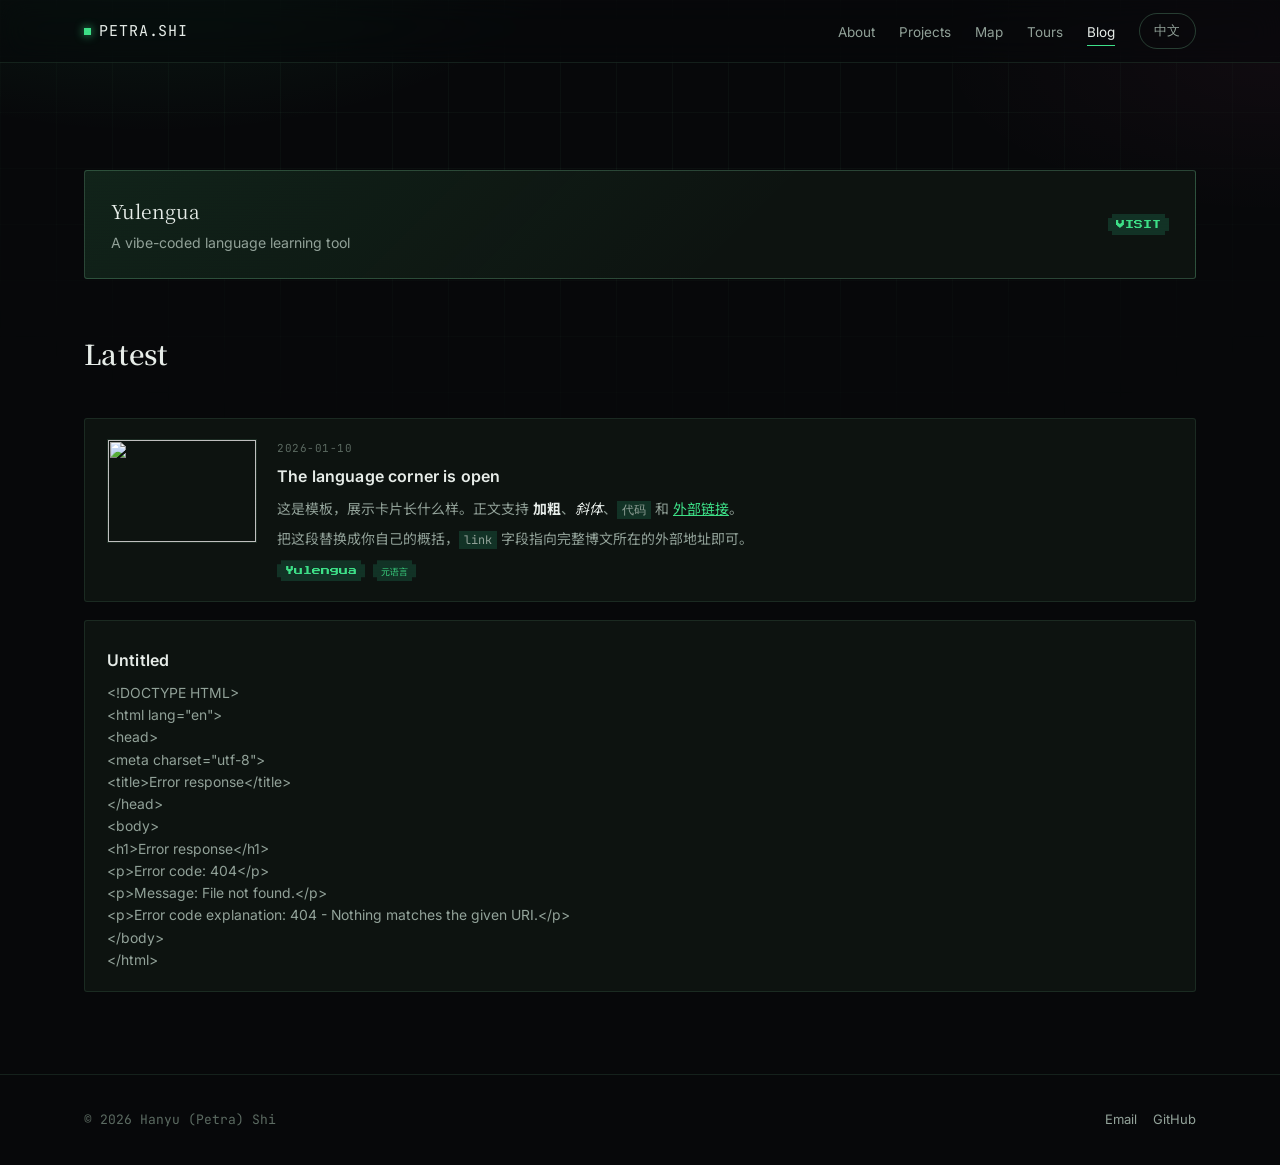
==== language.html @ 9923a6eb "Replace with new site" ====
<!DOCTYPE html>
<html lang="en" data-lang="en">
<head>
<meta charset="UTF-8">
<meta name="viewport" content="width=device-width, initial-scale=1">
<link rel="icon" href="assets/images/avatar_128x128.png">
<meta name="description" content="Language learning notes and posts — Yulengua and beyond.">
<title data-en="Language Learning — Hanyu (Petra) Shi" data-zh="语言学习 — 石涵玉">Language Learning</title>
<link rel="preconnect" href="https://fonts.googleapis.com">
<link href="https://fonts.googleapis.com/css2?family=Inter:wght@400;500;600&family=Noto+Serif+SC:wght@500;600&family=Noto+Sans+SC:wght@400;500&family=JetBrains+Mono:wght@400;500&family=Press+Start+2P&display=swap" rel="stylesheet">
<link rel="stylesheet" href="css/style.css">
</head>
<body>
<div class="scanlines"></div>

<nav class="site-nav">
  <div class="container">
    <a href="index.html" class="brand"><span class="dot"></span>PETRA.SHI</a>
    <ul class="nav-links">
      <li><a href="index.html#about" lang-en>About</a><a href="index.html#about" lang-zh>关于我</a></li>
      <li><a href="index.html#projects" lang-en>Projects</a><a href="index.html#projects" lang-zh>项目</a></li>
      <li><a href="index.html#map" lang-en>Map</a><a href="index.html#map" lang-zh>照片地图</a></li>
      <li><a href="tour.html" lang-en>Tours</a><a href="tour.html" lang-zh>导游</a></li>
      <li><a href="language.html" class="active" lang-en>Blog</a><a href="language.html" class="active" lang-zh>博客</a></li>
      <li><button class="lang-toggle" type="button">中文</button></li>
    </ul>
    <button class="nav-toggle" aria-label="Menu"><span></span></button>
  </div>
</nav>

<main>
  <section class="page-hero" style="padding-bottom:20px">
    <div class="container">
      <!-- <p lang-en>Notes and posts</p>
      <p lang-zh>我的笔记</p> -->
    </div>
  </section>

  <section style="padding-top:0">
    <div class="container">
      <a class="yulengua-banner" href="https://github.com/Stiffeel/lingua" target="_blank" rel="noopener" data-reveal>
        <div>
          <div class="name">Yulengua</div>
          <div class="desc" lang-en>A vibe-coded language learning tool</div>
          <div class="desc" lang-zh>我的vibe coding语言学习小工具</div>
        </div>
        <span class="pixel-tag" lang-en>VISIT</span>
        <span class="pixel-tag" lang-zh>前往</span>
      </a>

      <div class="section-head" data-reveal>
        <!-- <span class="section-num"><span lang-en>Posts</span><span lang-zh>博文</span></span> -->
        <h2 lang-en>Latest</h2>
        <h2 lang-zh>最近更新</h2>
      </div>

      <div class="blog-list" id="blog-list" data-reveal>
        <div class="notice">
          <span lang-en>Loading posts…</span>
          <span lang-zh>正在加载博文…</span>
        </div>
      </div>
    </div>
  </section>
</main>

<footer>
  <div class="container">
    <p>© <span id="year"></span> <span lang-en>Hanyu (Petra) Shi</span><span lang-zh>石涵玉</span></p>
    <div class="socials">
      <a href="mailto:hello@example.com">Email</a>
      <a href="https://github.com/Stiffeel" target="_blank" rel="noopener">GitHub</a>
    </div>
  </div>
</footer>

<script>document.getElementById('year').textContent = new Date().getFullYear();</script>
<script src="js/main.js"></script>
<script src="js/blog.js"></script>
</body>
</html>
---- css/style.css ----
/* =========================================================
   Hanyu (Petra) Shi — personal site
   Hand-written, no framework.
   Base: black + deep green. Accents: Y2K chrome / glossy bevels.
   Sharp edges over soft rounded rectangles, on purpose.
   ========================================================= */

:root{
  --bg:            #07080a;
  --bg-soft:       #0a1210;
  --bg-card:       #0d1310;
  --line:          rgba(150,255,190,.10);
  --line-strong:   rgba(150,255,190,.22);
  --text:          #e7ede9;
  --text-dim:      #93a39a;
  --text-faint:    #5c6b62;
  --green-deep:    #123326;
  --accent:        #3ee089;
  --accent-2:      #ff5fb0;      /* Y2K pop accent, used very sparingly */
  --accent-rgb:     62,224,137;
  --chrome:        linear-gradient(180deg,#f4f9f6 0%,#b7c9bf 38%,#eafff2 52%,#7c948a 78%,#dff5e7 100%);
  --radius:        3px;
  --maxw:          1160px;
  --serif:         "Noto Serif SC", "Source Han Serif SC", serif;
  --sans:          "Inter", "Noto Sans SC", "PingFang SC", "Microsoft Yahei", sans-serif;
  --mono:          "JetBrains Mono", "Space Mono", monospace;
  --pixel:         "Press Start 2P", var(--mono);
}

*,*::before,*::after{ box-sizing:border-box; }
html{ scroll-behavior:smooth; }
body{
  margin:0;
  background:var(--bg);
  color:var(--text);
  font-family:var(--sans);
  font-size:16px;
  line-height:1.65;
  -webkit-font-smoothing:antialiased;
  overflow-x:hidden;
}

body::before{
  content:"";
  position:fixed; inset:0;
  z-index:-2;
  background-image:
    linear-gradient(rgba(150,255,190,.035) 1px, transparent 1px),
    linear-gradient(90deg, rgba(150,255,190,.035) 1px, transparent 1px);
  background-size:56px 56px;
  mask-image:radial-gradient(ellipse 80% 60% at 50% 0%, #000 40%, transparent 90%);
}
body::after{
  content:"";
  position:fixed; inset:0;
  z-index:-3;
  background:
    radial-gradient(55% 38% at 12% -8%, rgba(var(--accent-rgb),.10), transparent 60%),
    radial-gradient(45% 30% at 100% 6%, rgba(255,95,176,.04), transparent 60%),
    var(--bg);
}
.scanlines{
  position:fixed; inset:0; z-index:2000; pointer-events:none;
  background:repeating-linear-gradient(0deg, rgba(0,0,0,.09) 0px, rgba(0,0,0,.09) 1px, transparent 2px, transparent 3px);
  opacity:.35; mix-blend-mode:overlay;
}

img{ max-width:100%; display:block; }
a{ color:inherit; text-decoration:none; }
h1,h2,h3,h4,h5{ font-weight:600; letter-spacing:.01em; margin:0; }
p{ margin:0; }
ul{ margin:0; padding:0; list-style:none; }
button{ font:inherit; }

.container{ max-width:var(--maxw); margin:0 auto; padding:0 24px; }

/* pixel-corner tag (8-bit nod) */
.pixel-tag{
  font-family:var(--pixel); font-size:9px; line-height:1;
  padding:6px 8px; display:inline-block;
  background:var(--green-deep); color:var(--accent);
  clip-path:polygon(0 4px,4px 4px,4px 0,calc(100% - 4px) 0,calc(100% - 4px) 4px,100% 4px,100% calc(100% - 4px),calc(100% - 4px) calc(100% - 4px),calc(100% - 4px) 100%,4px 100%,4px calc(100% - 4px),0 calc(100% - 4px));
}

/* ---------- nav ---------- */
.site-nav{
  position:fixed; top:0; left:0; right:0; z-index:100;
  background:rgba(7,8,10,.55);
  backdrop-filter:blur(14px) saturate(140%);
  border-bottom:1px solid var(--line);
}
.site-nav .container{
  display:flex; align-items:center; justify-content:space-between;
  height:62px;
}
.brand{
  font-family:var(--mono); font-size:15px; letter-spacing:.06em;
  color:var(--text); display:flex; align-items:center; gap:8px;
}
.brand .dot{ width:7px; height:7px; background:var(--accent); box-shadow:0 0 10px rgba(var(--accent-rgb),.9); }

.nav-links{ display:flex; align-items:center; gap:24px; }
.nav-links a{
  font-size:13.5px; color:var(--text-dim); position:relative; padding:4px 0;
  transition:color .2s ease;
}
.nav-links a:hover, .nav-links a.active{ color:var(--text); }
.nav-links a::after{
  content:""; position:absolute; left:0; right:100%; bottom:-2px; height:1px;
  background:var(--accent); transition:right .25s ease;
}
.nav-links a:hover::after, .nav-links a.active::after{ right:0; }

.lang-toggle{
  border:1px solid var(--line-strong); background:transparent; color:var(--text-dim);
  border-radius:100px; padding:6px 14px; font-size:13px; cursor:pointer;
  font-family:var(--mono); letter-spacing:.05em;
  transition:border-color .2s ease, color .2s ease, background .2s ease;
}
.lang-toggle:hover{ color:var(--text); border-color:var(--accent); background:rgba(var(--accent-rgb),.08); }

.nav-toggle{
  display:none; background:none; border:none; color:var(--text); cursor:pointer;
  width:36px; height:36px; position:relative;
}
.nav-toggle span, .nav-toggle span::before, .nav-toggle span::after{
  content:""; position:absolute; left:8px; right:8px; height:1.5px; background:var(--text);
  transition:transform .25s ease, opacity .25s ease;
}
.nav-toggle span{ top:17px; }
.nav-toggle span::before{ top:-7px; }
.nav-toggle span::after{ top:7px; }
.nav-toggle.open span{ background:transparent; }
.nav-toggle.open span::before{ transform:translateY(7px) rotate(45deg); }
.nav-toggle.open span::after{ transform:translateY(-7px) rotate(-45deg); }

@media (max-width:900px){
  .nav-links{
    position:fixed; inset:62px 0 0 0; height:calc(100vh - 62px);
    flex-direction:column; justify-content:flex-start; align-items:flex-start;
    padding:32px 24px; gap:20px;
    background:#060706;
    z-index:99;
    transform:translateX(100%); transition:transform .3s ease;
  }
  .nav-links.open{ transform:translateX(0); }
  .nav-links a{ font-size:19px; }
  .nav-toggle{ display:block; }
  .lang-toggle{ order:2; }
}

/* ---------- hero — fills exactly one screen, content centred-lower ---------- */
.hero{
  height:100vh;
  height:100dvh;              /* tracks mobile browser chrome */
  min-height:520px;
  position:relative;
  display:flex;
  align-items:flex-end;        /* content sits low */
  justify-content:center;
  overflow:hidden;
  padding-bottom:22vh;         /* "centred-lower" rather than pinned to floor */
}
.hero-bg{
  position:absolute; inset:0; z-index:0;
  background:url("../assets/images/hero.jpg") center 42% / cover no-repeat;
  transform:scale(1.02);
}
.hero-bg::after{
  content:"";
  position:absolute; inset:0;
  background:
    linear-gradient(180deg, rgba(7,8,10,.72) 0%, rgba(7,8,10,.30) 30%, rgba(7,8,10,.55) 62%, rgba(7,8,10,.94) 100%),
    radial-gradient(60% 42% at 50% 78%, rgba(7,8,10,.62), transparent 70%);
}
.hero .container{ position:relative; z-index:1; width:100%; }
.hero-meta{
  font-family:var(--mono);
  font-size:clamp(13px, 1.5vw, 15px);
  color:var(--text-dim);
  letter-spacing:.04em;
  /* text-align:center; */
}
.hero-meta .row + .row{ margin-top:10px; }
.hero-meta .sep{ margin:0 12px; color:var(--text-faint); }
.hero-meta b{ color:var(--accent); font-weight:500; }
/* 玉汝于成 — same size as the lines above it, sitting underneath */
.hero-meta .mark{
  margin-top:18px;
  font-family:var(--serif);
  color:var(--text);
  letter-spacing:.22em;
  text-indent:.22em;           /* compensates trailing letter-space so it stays optically centred */
}
.hero-scroll-cue{
  position:absolute; left:50%; bottom:26px; transform:translateX(-50%);
  z-index:1; width:1px; height:38px;
  background:linear-gradient(180deg, transparent, var(--accent));
  opacity:.5;
  animation:cue 2.4s ease-in-out infinite;
}
@keyframes cue{ 0%,100%{ opacity:.15; transform:translateX(-50%) scaleY(.6);} 50%{ opacity:.6; transform:translateX(-50%) scaleY(1);} }

/* ---------- buttons ---------- */
.btn{
  display:inline-flex; align-items:center; gap:8px;
  padding:11px 20px; font-size:14px; font-weight:500;
  border:1px solid var(--line-strong); cursor:pointer;
  transition:all .2s ease;
  border-radius:var(--radius);
}
.btn-primary{
  background:#fff; color:#000; border:none; border-radius:100px;
  padding:11px 24px; font-weight:600;
  box-shadow:none;
}
.btn-primary:hover{ background:#fff; color:#000; transform:translateY(-1px); }
.btn-ghost{ color:#000; background:transparent; }
.btn-ghost:hover{ border-color:var(--accent); color:var(--accent); }

/* ---------- section shell ---------- */
section{ padding:82px 0; position:relative; }
/* keep anchor jumps clear of the fixed nav */
section[id]{ scroll-margin-top:62px; }
.hero{ scroll-margin-top:0; }
.section-head{ margin-bottom:42px; max-width:720px; }
/* single numbered heading — no separate big title */
.section-head h2{
  font-size:clamp(1.3rem, 2.4vw, 1.72rem);
  font-family:var(--serif); font-weight:600;
  display:flex; align-items:baseline; gap:14px; flex-wrap:wrap;
}
.section-head h2 .num{
  font-family:var(--mono); font-size:.62em; color:var(--accent);
  letter-spacing:.1em; font-weight:400;
}
.section-head p{ margin-top:12px; color:var(--text-dim); font-size:.92rem; }
.section-alt{ background:linear-gradient(180deg, transparent, var(--bg-soft) 12%, var(--bg-soft) 88%, transparent); }

.holo-rule{
  height:1px; border:none; margin:0;
  background:linear-gradient(90deg, transparent, var(--accent), var(--accent-2), var(--accent), transparent);
  opacity:.45;
}

/* HUD frame corners */
.frame{
  position:relative;
  border:1px solid var(--line);
  background:var(--bg-card);
  border-radius:var(--radius);
}
.frame::before,.frame::after{
  content:""; position:absolute; width:10px; height:10px; pointer-events:none;
  border-color:var(--accent); opacity:.55;
}
.frame::before{ top:-1px; left:-1px; border-top:1px solid; border-left:1px solid; }
.frame::after{ bottom:-1px; right:-1px; border-bottom:1px solid; border-right:1px solid; }

/* ---------- about — portrait + one paragraph, nothing else ---------- */
.about-section{ padding:70px 0; }
.about-grid{
  display:grid; grid-template-columns:200px 1fr; gap:44px; align-items:center;
}
.about-portrait{
  overflow:hidden; position:relative; aspect-ratio:4/3;
  border:1px solid var(--line-strong);
}
.about-portrait img{ width:100%; height:100%; object-fit:cover; filter:saturate(.92) contrast(1.04); }
.about-copy h3{ font-size:1.35rem; font-family:var(--serif); margin-bottom:4px; }
.about-copy .sub{ color:var(--text-faint); font-family:var(--mono); font-size:12px; margin-bottom:18px; display:block; }
.about-copy p{ color:var(--text-dim); font-size:.95rem; max-width:90ch; }

@media (max-width:860px){
  .about-grid{ grid-template-columns:1fr; gap:24px; }
  .about-portrait{ max-width:180px; margin:0 auto; }
  .about-copy{ text-align:center; }
  .about-copy p{ text-align:left; }
}

/* ---------- marquee strip ---------- */
.marquee{
  overflow:hidden; border-top:1px solid var(--line); border-bottom:1px solid var(--line);
  padding:15px 0; white-space:nowrap;
}
.marquee-track{ display:inline-flex; gap:2.5rem; animation:marquee 30s linear infinite; }
.marquee-track span{ font-family:var(--mono); font-size:13px; color:var(--text-faint); letter-spacing:.06em; }
.marquee-track span b{ color:var(--accent); font-weight:500; }
@keyframes marquee{ from{ transform:translateX(0);} to{ transform:translateX(-50%);} }

/* ---------- ❤ module — compact in-page entries ---------- */
.love-grid{ display:grid; grid-template-columns:repeat(2,1fr); gap:14px; }
.love-card{
  border:1px solid var(--line); background:var(--bg-card); border-radius:var(--radius);
  padding:16px 20px; position:relative; display:flex; align-items:center; gap:14px;
  transition:border-color .2s ease, transform .2s ease, background .2s ease;
}
.love-card:hover{ border-color:var(--accent); transform:translateX(3px); background:#0f1a14; }
.love-card .heart{
  font-size:15px; display:flex; align-items:center; justify-content:center;
  width:32px; height:32px; border-radius:50%; flex-shrink:0;
  background:radial-gradient(circle at 35% 30%, rgba(255,255,255,.18), rgba(var(--accent-rgb),.14) 60%, transparent 100%);
  border:1px solid var(--line-strong);
}
.love-card h4{ font-size:.95rem; font-weight:600; }
.love-card .go{
  margin-left:auto; font-family:var(--mono); font-size:11px; color:var(--text-faint);
  letter-spacing:.08em; transition:color .2s ease;
}
.love-card:hover .go{ color:var(--accent); }
@media (max-width:700px){ .love-grid{ grid-template-columns:1fr; } }

/* ---------- timeline (projects & internships) ---------- */
.timeline{ position:relative; }
.tl-item{
  display:grid; grid-template-columns:92px 1fr; align-items:stretch;
  position:relative;
}
.tl-item + .tl-item{ margin-top:18px; }
/* the vertical axis */
.tl-item::before{
  content:""; position:absolute; left:91px; top:-18px; bottom:-18px; width:1px;
  background:var(--line-strong);
}
.tl-item:first-child::before{ top:50%; }
.tl-item:last-child::before{ bottom:50%; }
.tl-date{
  font-family:var(--mono); font-size:11.5px; color:var(--accent);
  letter-spacing:.06em; text-align:right; padding-right:22px;
  display:flex; align-items:center; justify-content:flex-end;
  position:relative;
}
/* node dot on the axis */
.tl-date::after{
  content:""; position:absolute; right:-4px; top:50%; transform:translateY(-50%);
  width:9px; height:9px; background:var(--bg); border:1px solid var(--accent);
  border-radius:50%; z-index:1;
}
.tl-item:hover .tl-date::after{ background:var(--accent); box-shadow:0 0 10px rgba(var(--accent-rgb),.8); }

.tl-card{
  margin-left:24px;
  aspect-ratio:5 / 1;                 /* width : height = 5:1 as specified */
  display:flex; align-items:stretch; overflow:hidden;
  background:var(--bg-card); border:1px solid var(--line); border-radius:var(--radius);
  transition:border-color .25s ease, transform .25s ease;
}
.tl-item:hover .tl-card{ border-color:var(--accent); transform:translateX(3px); }
.tl-body{
  flex:1; min-width:0;
  padding:10px 22px;
  display:flex; flex-direction:column; justify-content:center; gap:5px;
}
.tl-kind{
  font-family:var(--mono); font-size:10px; color:var(--text-faint);
  letter-spacing:.1em; text-transform:uppercase;
}
.tl-body h4{ font-size:1.02rem; font-weight:600; }
.tl-body p{
  color:var(--text-dim); font-size:.86rem; line-height:1.5;
  display:-webkit-box; -webkit-line-clamp:4; -webkit-box-orient:vertical; overflow:hidden;
}
.tl-photo{
  height:100%; aspect-ratio:4 / 3;    /* photo is 4:3, full card height */
  flex-shrink:0; overflow:hidden; border-left:1px solid var(--line);
}
.tl-photo img{ width:100%; height:100%; object-fit:cover; transition:transform .5s ease; }
.tl-item:hover .tl-photo img{ transform:scale(1.05); }

@media (max-width:860px){
  .tl-item{ grid-template-columns:1fr; }
  .tl-item::before{ left:4px; }
  .tl-date{
    text-align:left; justify-content:flex-start; padding:0 0 8px 24px;
  }
  .tl-date::after{ right:auto; left:0; top:6px; transform:none; }
  .tl-card{
    margin-left:24px; aspect-ratio:auto; flex-direction:column-reverse;
  }
  .tl-photo{ height:auto; width:100%; aspect-ratio:16/9; border-left:none; border-bottom:1px solid var(--line); }
  .tl-body p{ -webkit-line-clamp:5; }
}

/* ---------- map photo wall ---------- */
.map-block{ margin-bottom:56px; }
.map-block:last-child{ margin-bottom:0; }
.map-label{
  font-family:var(--mono); font-size:12px; color:var(--text-faint); letter-spacing:.1em;
  text-transform:uppercase; margin-bottom:14px; display:flex; align-items:center; gap:10px;
}
.map-label::after{ content:""; flex:1; height:1px; background:var(--line); }
.map-frame{
  border:1px solid var(--line);
  background:radial-gradient(ellipse 70% 60% at 50% 20%, rgba(var(--accent-rgb),.06), transparent), var(--bg-card);
  position:relative; overflow:hidden;
}
.map-frame svg{ width:100%; height:auto; display:block; }
.map-land, .map-province{ fill:#101c16; stroke:rgba(150,255,190,.18); stroke-width:1; transition:fill .2s ease; }
.map-province.highlight{ fill:#173d2c; }

.map-pin{ cursor:pointer; }
.map-pin circle.pulse{
  fill:none; stroke:var(--accent); stroke-width:1.4; opacity:0;
  transform-origin:center; transform-box:fill-box;
  animation:pin-pulse 2.6s ease-out infinite;
}
.map-pin circle.dot{ fill:var(--accent); filter:drop-shadow(0 0 4px rgba(var(--accent-rgb),.9)); }
/* Special cities: red by default */
.map-pin[data-city="delft"] circle.dot,
.map-pin[data-city="lanzhou"] circle.dot,
.map-pin[data-city="xiahe"] circle.dot,
.map-pin[data-city="shanghai"] circle.dot{
  fill:#ff4d5f;
}

/* White when hovering */
.map-pin[data-city="delft"]:hover circle.dot,
.map-pin[data-city="lanzhou"]:hover circle.dot,
.map-pin[data-city="xiahe"]:hover circle.dot,
.map-pin[data-city="shanghai"]:hover circle.dot{
  fill:#fff;
}

.map-pin:hover circle.dot{ fill:#fff; }
.map-pin text{
  font-family:var(--mono); font-size:11px; fill:var(--text-dim); letter-spacing:.02em;
  pointer-events:none; transition:fill .2s ease;
}
.map-pin:hover text{ fill:var(--text); }
@keyframes pin-pulse{ 0%{ r:5; opacity:.7; } 100%{ r:16; opacity:0; } }

/* ---------- floating horizontal photo carousel ---------- */
.carousel-overlay{
  position:fixed; inset:0; z-index:1000;
  background:rgba(4,6,5,.985); backdrop-filter:blur(12px);
  opacity:0; pointer-events:none; transition:opacity .3s ease;
}
.carousel-overlay.open{ opacity:1; pointer-events:auto; }
.carousel-head{
  position:absolute; top:0; left:0; right:0; padding:22px 28px;
  display:flex; align-items:center; justify-content:space-between; z-index:3;
}
.carousel-title{
  font-family:var(--mono); font-size:13px; color:var(--text-dim);
  letter-spacing:.1em; text-transform:uppercase;
}
.carousel-title b{ color:var(--accent); font-weight:500; }
.carousel-close{
  color:var(--text); font-size:22px; cursor:pointer; line-height:1;
  border:1px solid var(--line-strong); width:40px; height:40px;
  display:flex; align-items:center; justify-content:center; background:transparent;
}
.carousel-close:hover{ border-color:var(--accent); color:var(--accent); }

.carousel-viewport{
  position:absolute; inset:0;
  display:flex; align-items:center;
  overflow-x:auto; overflow-y:hidden;
  scroll-snap-type:x mandatory;
  scrollbar-width:none;
  cursor:grab;
}
.carousel-viewport::-webkit-scrollbar{ display:none; }
.carousel-viewport.dragging{ cursor:grabbing; scroll-snap-type:none; }
.carousel-track{ display:flex; align-items:center; gap:34px; }
.carousel-item{
  flex:0 0 auto; scroll-snap-align:center;
  height:min(54vh, 440px);
  transform-origin:center center;
  will-change:transform, opacity;
}
.carousel-item img{
  height:100%; width:auto; max-width:min(46vw, 620px);
  object-fit:cover;
  border:1px solid rgba(150,255,190,.14);
  box-shadow:0 18px 50px rgba(0,0,0,.6);
  pointer-events:none; user-select:none;
}
.carousel-item.is-active img{
  border-color:rgba(var(--accent-rgb),.4);
  box-shadow:0 18px 60px rgba(0,0,0,.7), 0 0 44px rgba(var(--accent-rgb),.12);
}
.carousel-nav{
  position:absolute; top:50%; transform:translateY(-50%); z-index:3;
  width:46px; height:46px; background:rgba(7,8,10,.6); color:var(--text);
  border:1px solid var(--line-strong); cursor:pointer;
  display:flex; align-items:center; justify-content:center; font-size:18px;
  transition:all .2s ease;
}
.carousel-nav:hover{ border-color:var(--accent); color:var(--accent); background:rgba(7,8,10,.9); }
.carousel-nav.prev{ left:24px; }
.carousel-nav.next{ right:24px; }
.carousel-count{
  position:absolute; bottom:26px; left:50%; transform:translateX(-50%); z-index:3;
  font-family:var(--mono); font-size:12px; color:var(--text-faint); letter-spacing:.12em;
}
.carousel-count b{ color:var(--accent); font-weight:400; }
@media (max-width:700px){
  .carousel-item{ height:min(52vh, 420px); }
  .carousel-track{ gap:20px; }
  .carousel-nav{ display:none; }
}

/* ---------- tour section (homepage) ---------- */
.split{
  display:grid; grid-template-columns:1fr 2fr; gap:44px; align-items:center;
}
.split .visual{ overflow:hidden; border:1px solid var(--line); aspect-ratio:5/3; }
.split .visual img{ width:100%; height:100%; object-fit:cover; }
.split .copy p{ color:var(--text-dim); font-size:.95rem; margin-bottom:22px; max-width:70ch; }
.split .copy h3{ font-family:var(--serif); font-size:1.25rem; margin-bottom:12px; }
.split .status-line{
  font-family:var(--mono); font-size:11px; color:var(--text-faint);
  letter-spacing:.08em; text-transform:uppercase; margin-bottom:14px;
}
@media (max-width:860px){ .split{ grid-template-columns:1fr; gap:26px; } }

/* ---------- blog cards ---------- */
.blog-list{ display:flex; flex-direction:column; gap:18px; }
.blog-card{
  border:1px solid var(--line); border-radius:var(--radius); background:var(--bg-card);
  padding:20px 22px; display:grid; grid-template-columns:auto 1fr; gap:20px;
  transition:border-color .2s ease;
}
.blog-card:hover{ border-color:var(--accent); }
.blog-card .cover{ width:150px; height:104px; overflow:hidden; border:1px solid var(--line); }
.blog-card .cover img{ width:100%; height:100%; object-fit:cover; }
.blog-card .meta{ font-family:var(--mono); font-size:11px; color:var(--text-faint); letter-spacing:.05em; margin-bottom:6px; }
.blog-card h4{ font-size:1rem; margin-bottom:8px; }
.blog-card h4 a{ color:var(--text); }
.blog-card h4 a:hover{ color:var(--accent); }
.blog-card .preview{ color:var(--text-dim); font-size:.87rem; line-height:1.6; }
.blog-card .preview p{ margin-bottom:8px; }
.blog-card .preview p:last-child{ margin-bottom:0; }
.blog-card .preview code{ background:var(--green-deep); padding:1px 5px; font-family:var(--mono); font-size:.85em; }
.blog-card .preview strong{ color:var(--text); }
.blog-card .preview em{ color:var(--text); }
.blog-card .preview a{ color:var(--accent); text-decoration:underline; }
.blog-card .preview img{ margin:8px 0; max-height:200px; object-fit:cover; border:1px solid var(--line); }
.blog-card .tags{ margin-top:10px; display:flex; gap:8px; flex-wrap:wrap; }
.blog-more{ margin-top:26px; text-align:center; }
@media (max-width:640px){
  .blog-card{ grid-template-columns:1fr; }
  .blog-card .cover{ width:100%; height:170px; }
}

/* ---------- language page banner ---------- */
.yulengua-banner{
  border:1px solid var(--line-strong); border-radius:var(--radius);
  padding:24px 26px; display:flex; align-items:center; justify-content:space-between;
  gap:20px; flex-wrap:wrap; margin-bottom:52px;
  background:linear-gradient(135deg, rgba(var(--accent-rgb),.08), transparent 60%), var(--bg-card);
  transition:border-color .2s ease;
}
.yulengua-banner:hover{ border-color:var(--accent); }
.yulengua-banner .name{ font-family:var(--serif); font-size:1.2rem; }
.yulengua-banner .desc{ color:var(--text-dim); font-size:.88rem; margin-top:4px; }

/* ---------- generic cards (tour subpage) ---------- */
.card-grid{ display:grid; grid-template-columns:repeat(3,1fr); gap:20px; }
.proj-card{
  background:var(--bg-card); border:1px solid var(--line); border-radius:var(--radius);
  overflow:hidden; transition:border-color .25s ease, transform .25s ease;
  display:flex; flex-direction:column;
}
.proj-card:hover{ border-color:var(--accent); transform:translateY(-3px); }
.proj-card .body{ padding:18px 20px 20px; display:flex; flex-direction:column; flex:1; }
.proj-card h4{ font-size:1rem; margin-bottom:6px; font-weight:600; }
.proj-card p{ color:var(--text-dim); font-size:.86rem; }
@media (max-width:860px){ .card-grid{ grid-template-columns:1fr; } }

/* ---------- footer ---------- */
footer{ border-top:1px solid var(--line); padding:34px 0; }
footer .container{ display:flex; justify-content:space-between; align-items:center; flex-wrap:wrap; gap:12px; }
footer p{ color:var(--text-faint); font-size:13px; font-family:var(--mono); }
footer .socials{ display:flex; gap:16px; }
footer .socials a{ color:var(--text-dim); font-size:13px; }
footer .socials a:hover{ color:var(--accent); }

/* ---------- reveal-on-scroll ---------- */
[data-reveal]{ opacity:0; transform:translateY(18px); transition:opacity .7s ease, transform .7s ease; }
[data-reveal].in{ opacity:1; transform:none; }

/* ---------- sub-page header ---------- */
.page-hero{ padding:150px 0 50px; text-align:center; }
.page-hero h1{ font-family:var(--serif); font-size:clamp(1.7rem,4vw,2.4rem); max-width:22ch; margin:0 auto; }
.page-hero p{ color:var(--text-dim); max-width:60ch; margin:16px auto 0; }

/* ---------- form ---------- */
.form-grid{ display:grid; grid-template-columns:1fr 1fr; gap:16px; max-width:720px; margin:0 auto; }
.form-grid .full{ grid-column:1 / -1; }
.form-grid input, .form-grid textarea{
  width:100%; background:var(--bg-card); border:1px solid var(--line-strong); color:var(--text);
  border-radius:var(--radius); padding:13px 16px; font-family:var(--sans); font-size:14px;
}
.form-grid textarea{ min-height:120px; resize:vertical; }
.form-grid input:focus, .form-grid textarea:focus{ outline:none; border-color:var(--accent); }
.form-grid input::placeholder, .form-grid textarea::placeholder{ color:var(--text-faint); }
.form-actions{ grid-column:1 / -1; text-align:center; margin-top:6px; }

/* ---------- notice ---------- */
.notice{
  border:1px dashed var(--line-strong); border-radius:var(--radius);
  padding:16px 20px; color:var(--text-dim); font-size:.9rem; text-align:center;
  max-width:720px; margin:0 auto 32px;
}
.notice b{ color:var(--accent); }
.notice code{ background:var(--green-deep); padding:1px 5px; font-family:var(--mono); font-size:.9em; }

/* ---------- reviews ---------- */
.review-grid{ display:grid; grid-template-columns:repeat(3,1fr); gap:20px; }
.review-card{ border:1px solid var(--line); border-radius:var(--radius); padding:22px; background:var(--bg-card); }
.review-card p{ color:var(--text-dim); font-size:.9rem; margin-bottom:16px; }
.review-who{ display:flex; align-items:center; gap:12px; }
.review-who img{ width:36px; height:36px; object-fit:cover; }
.review-who b{ font-size:.9rem; font-weight:500; }
@media (max-width:860px){ .review-grid{ grid-template-columns:1fr; } }

/* ---------- meta list (tour subpage) ---------- */
.meta-list{ display:grid; gap:16px; }
.meta-list li{ font-size:13.5px; color:var(--text-dim); border-top:1px solid var(--line); padding-top:10px; }
.meta-list li b{ display:block; color:var(--text); font-weight:500; margin-bottom:3px; }

/* i18n visibility */
html[data-lang="en"] [lang-zh]{ display:none !important; }
html[data-lang="zh"] [lang-en]{ display:none !important; }

::selection{ background:rgba(var(--accent-rgb),.35); color:#fff; }

::-webkit-scrollbar{ width:10px; }
::-webkit-scrollbar-track{ background:var(--bg); }
::-webkit-scrollbar-thumb{ background:#1c2b23; }
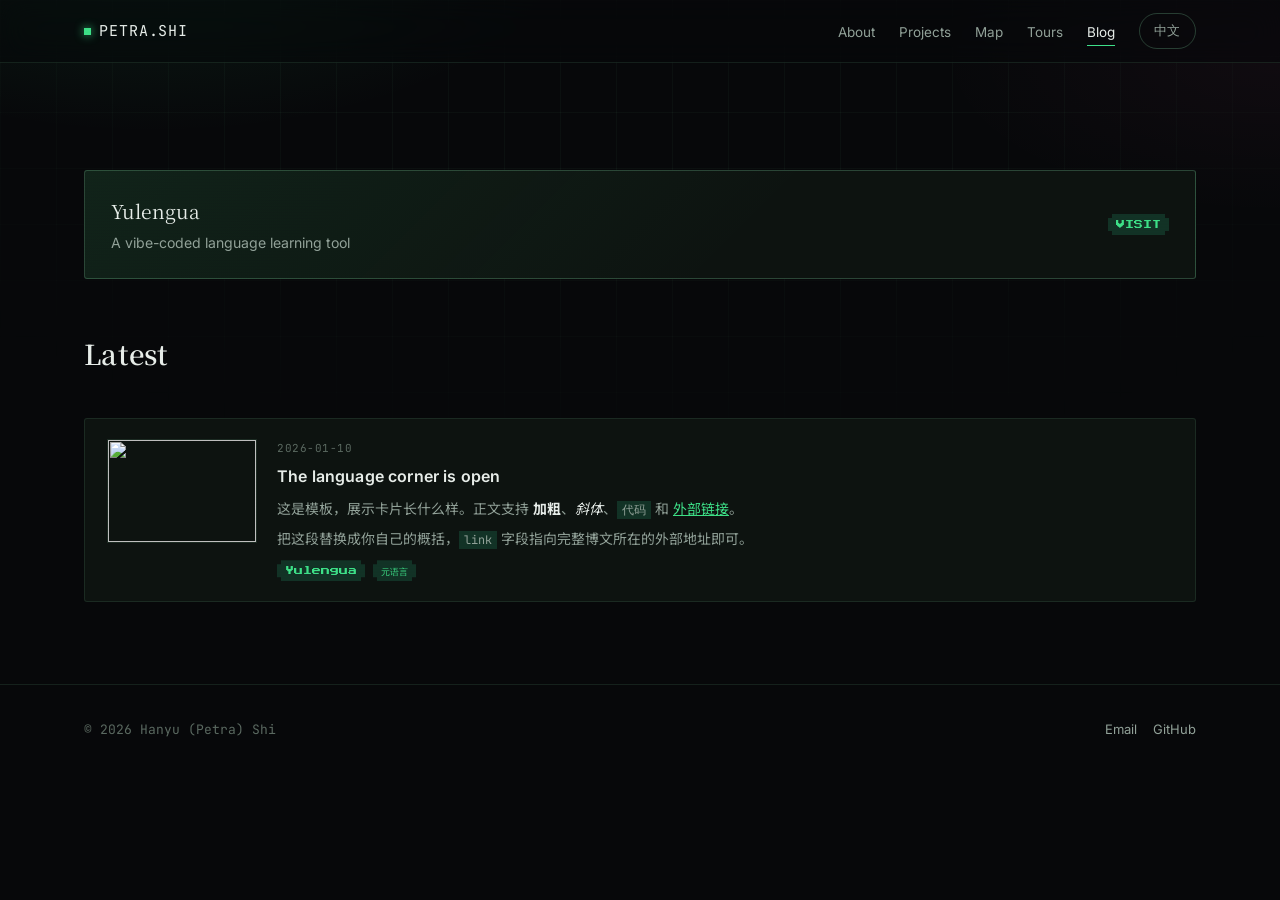
==== commit c940e14a: "修复了blog的小问题：在仓库根目录加一个空文件 .nojekyll" ====
--- a/language.html
+++ b/language.html
@@ -68,7 +68,7 @@
   <div class="container">
     <p>© <span id="year"></span> <span lang-en>Hanyu (Petra) Shi</span><span lang-zh>石涵玉</span></p>
     <div class="socials">
-      <a href="mailto:hello@example.com">Email</a>
+      <a href="mailto:petra.hanyu.shi@outlook.com">Email</a>
       <a href="https://github.com/Stiffeel" target="_blank" rel="noopener">GitHub</a>
     </div>
   </div>
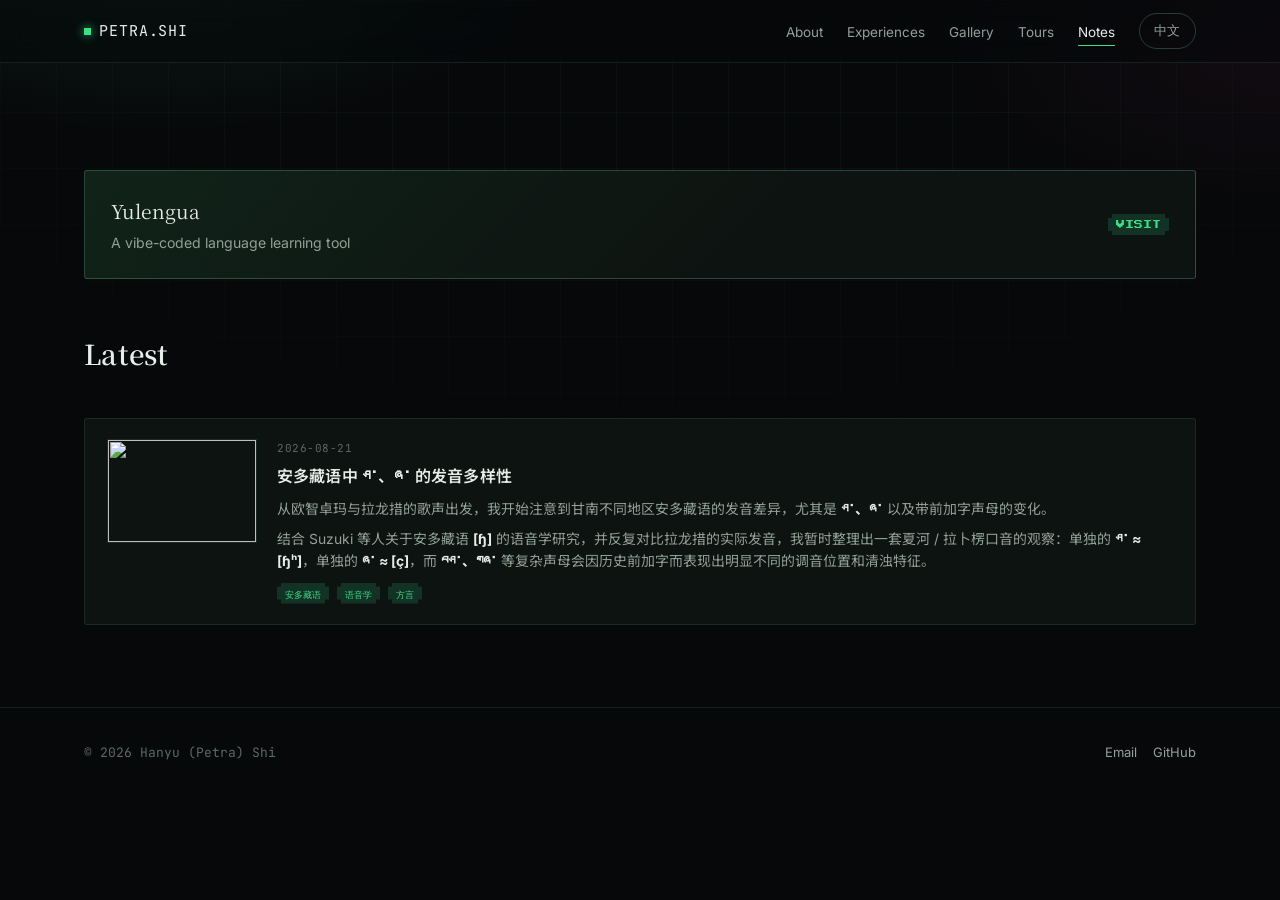
==== commit d1f39bd6: "修复了文案的小错" ====
--- a/language.html
+++ b/language.html
@@ -18,10 +18,10 @@
     <a href="index.html" class="brand"><span class="dot"></span>PETRA.SHI</a>
     <ul class="nav-links">
       <li><a href="index.html#about" lang-en>About</a><a href="index.html#about" lang-zh>关于我</a></li>
-      <li><a href="index.html#projects" lang-en>Projects</a><a href="index.html#projects" lang-zh>项目</a></li>
-      <li><a href="index.html#map" lang-en>Map</a><a href="index.html#map" lang-zh>照片地图</a></li>
+      <li><a href="index.html#projects" lang-en>Experiences</a><a href="index.html#projects" lang-zh>在校经历</a></li>
+      <li><a href="index.html#map" lang-en>Gallery</a><a href="index.html#map" lang-zh>照片墙</a></li>
       <li><a href="tour.html" lang-en>Tours</a><a href="tour.html" lang-zh>导游</a></li>
-      <li><a href="language.html" class="active" lang-en>Blog</a><a href="language.html" class="active" lang-zh>博客</a></li>
+      <li><a href="language.html" class="active" lang-en>Notes</a><a href="language.html" class="active" lang-zh>笔记</a></li>
       <li><button class="lang-toggle" type="button">中文</button></li>
     </ul>
     <button class="nav-toggle" aria-label="Menu"><span></span></button>
